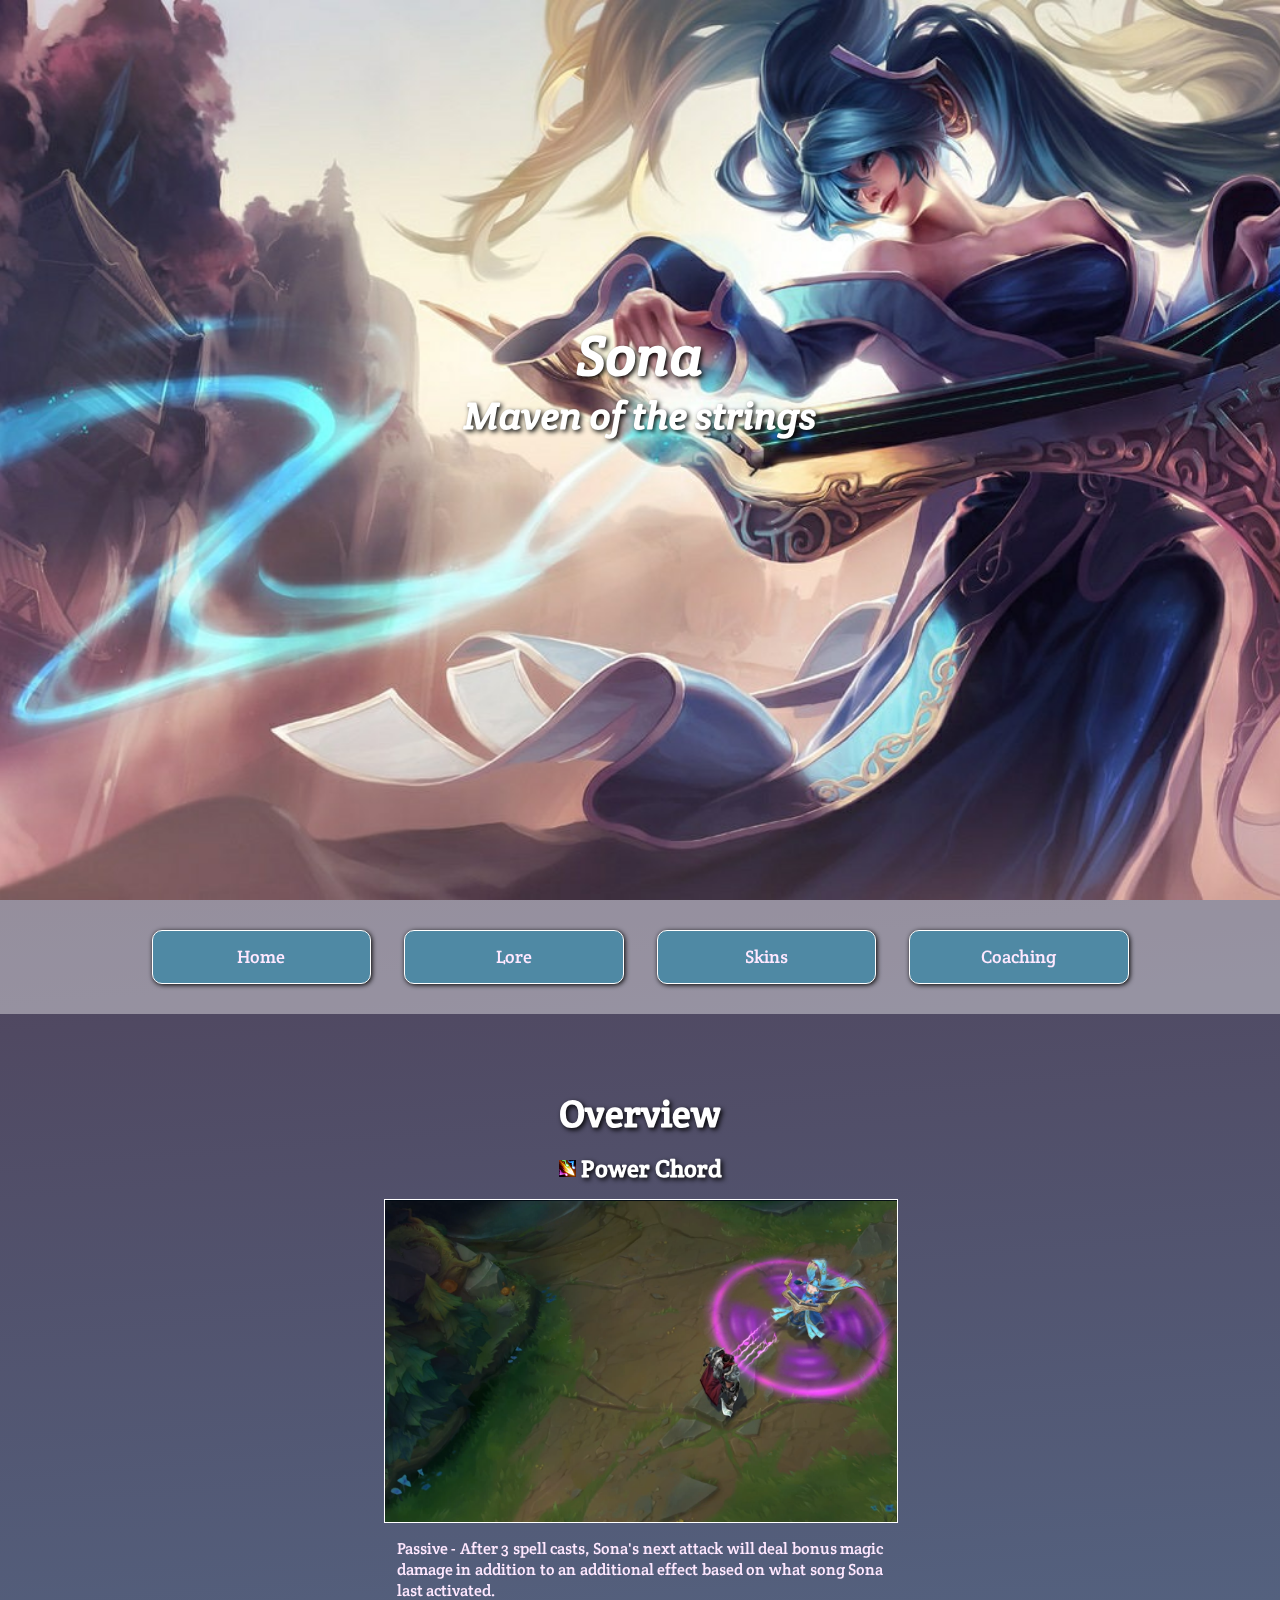
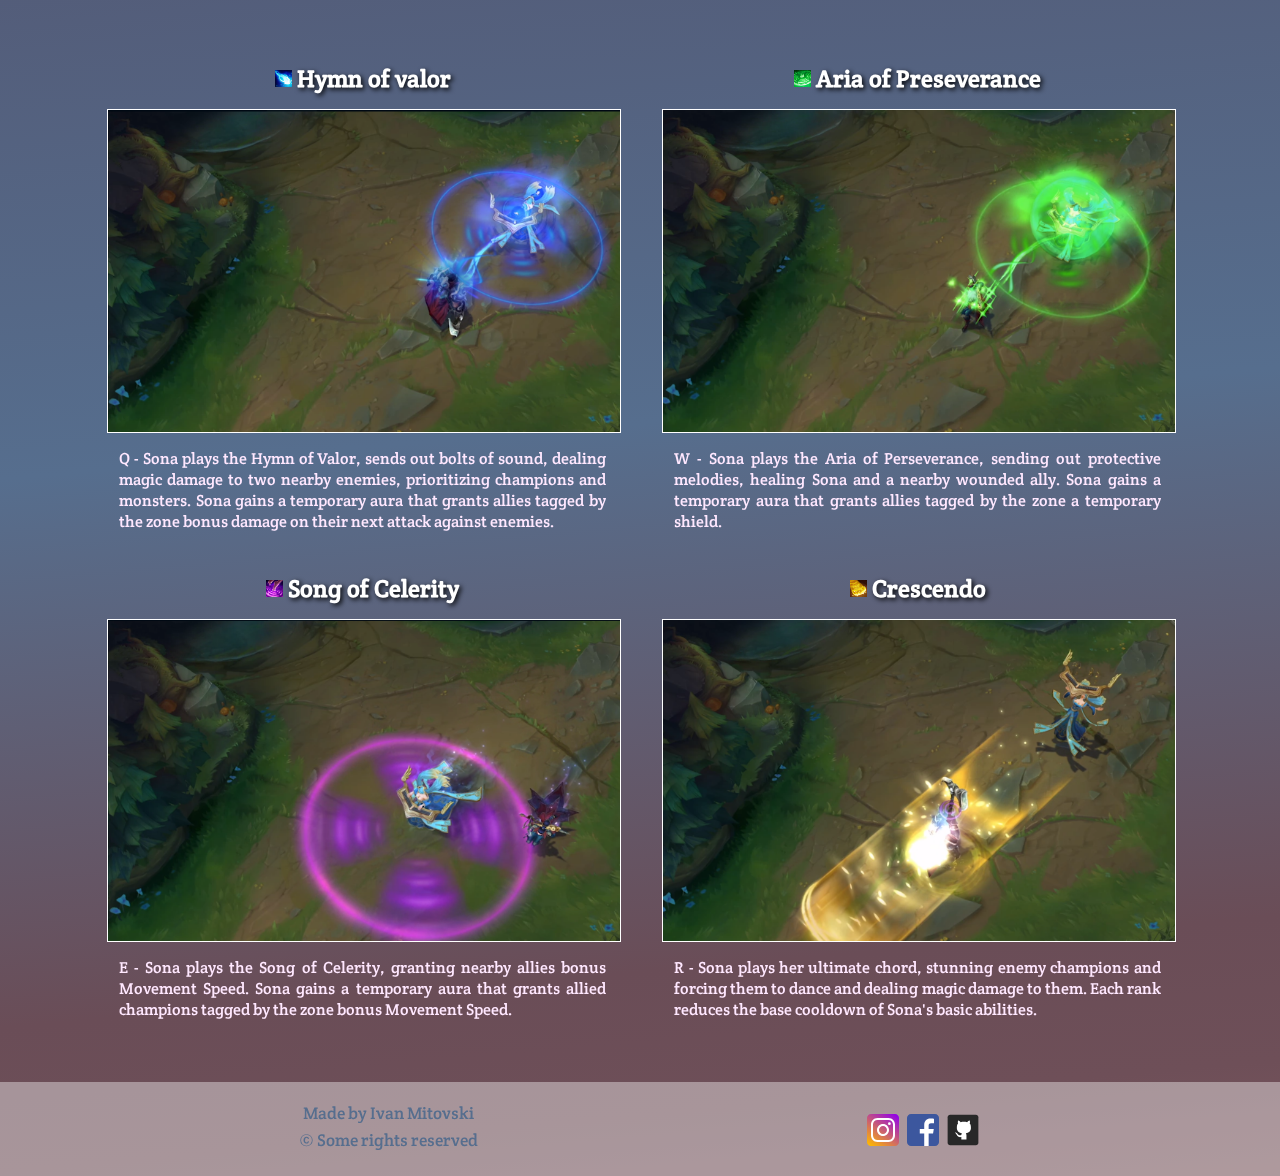
==== index.html @ acedd98c "Publishing the site to gh-pages" ====
<!DOCTYPE html>
<html lang="en">
<head>
    <meta charset="UTF-8">
    <meta http-equiv="X-UA-Compatible" content="IE=edge">
    <meta name="viewport" content="width=device-width, initial-scale=1.0">
    <link type="text/css" rel="stylesheet" href="css/styles.css">
    <link rel="icon" href="images/sonaIcon.jpg" type="image/gif" sizes="16x16">
    <link rel="preconnect" href="https://fonts.gstatic.com">
    <link href="https://fonts.googleapis.com/css2?family=Crete+Round&display=swap" rel="stylesheet">
    <title>Sona - Maven of the strings</title>
</head>
<body>

    <div class="main-container">

        <audio autoplay> 
            <source src="audio/Sona_Select_new.ogg" type="audio/ogg">
            Your browser does not support the audio element.
        </audio>

        <header class="main-header" id="home-header-background">
            <hgroup>
                <h1>Sona</h1>
                <h2>Maven of the strings</h2>
            </hgroup>          
        </header>

        <nav class="main-nav sticky">
            <ul>
                <li><a href="index.html">Home</a></li>
                <li><a href="lore.html">Lore</a></li>
                <li><a href="skins.html">Skins</a></li>
                <li><a href="coaching.html">Coaching</a></li>
            </ul>
        </nav>

        <main class="content">
            <section id="index-section">
                <h2>Overview</h2>
                <article>
                    <h3><img src="images/SonaPassive.png" alt="Sona passive icon" class="ability-icon">Power Chord</h3>
                    <figure>
                        <img src="images/SonaPassiveReview.png" alt="Sona Passive review">
                    </figure>
                    <p>Passive - After 3 spell casts, Sona's next attack will deal bonus magic damage in addition to an additional effect based on what song Sona last activated.</p>
                </article>
                <article>
                    <h3><img src="images/SonaQ.png" alt="Sona Q icon" class="ability-icon">Hymn of valor</h3>
                    <figure>
                        <img src="images/SonaQReview.png" alt="Sona Q review">
                    </figure>
                    <p>Q - Sona plays the Hymn of Valor, sends out bolts of sound, dealing magic damage to two nearby enemies, prioritizing champions and monsters. Sona gains a temporary aura that grants allies tagged by the zone bonus damage on their next attack against enemies.</p>
                </article>
                <article>
                    <h3><img src="images/SonaW.png" alt="Sona W icon" class="ability-icon">Aria of Preseverance</h3>
                    <figure>
                        <img src="images/SonaWReview.png" alt="Sona W review">
                    </figure>
                    <p>W - Sona plays the Aria of Perseverance, sending out protective melodies, healing Sona and a nearby wounded ally. Sona gains a temporary aura that grants allies tagged by the zone a temporary shield.</p>
                </article>
                <article>
                    <h3><img src="images/SonaE.png" alt="Sona E icon" class="ability-icon">Song of Celerity</h3>
                    <figure>
                        <img src="images/SonaEReview.png"  alt="Sona E review">
                    </figure>
                    <p>E - Sona plays the Song of Celerity, granting nearby allies bonus Movement Speed. Sona gains a temporary aura that grants allied champions tagged by the zone bonus Movement Speed.</p>
                </article>
                <article>
                    <h3><img src="images/SonaR.png" alt="Sona R icon" class="ability-icon">Crescendo</h3>
                    <figure>
                        <img src="images/SonaRReview.png"  alt="Sona R review">
                    </figure>
                    <p>R - Sona plays her ultimate chord, stunning enemy champions and forcing them to dance and dealing magic damage to them. Each rank reduces the base cooldown of Sona's basic abilities.</p>
                </article>
            </section>

            
            <img src="images/musicalnotes.png" class="notes" alt="Musical notes" id="left-note">
            <img src="images/musicalnotes.png" class="notes" alt="Musical notes" id="right-note">
        </main>

        <footer>
            <section class="copyright">
                <p>Made by Ivan Mitovski</p>
                <p> &copy; Some rights reserved</p>
            </section>
            <section class="socials">
                <a href="https://www.instagram.com/"><img src="images/instagramicon.svg" alt="Instagram icon"></a>
                <a href="https://www.facebook.com/"><img src="images/fbicon.svg" alt="Facebook icon"></a>
                <a href="https://github.com/iwanmitowski"><img src="images/githubicon.svg" alt="Github icon"></a>
            </section>
        </footer>

    </div>
</body>
</html>
---- css/styles.css ----
*{
    padding:0px;
    margin:0px;
    list-style: none;
	text-decoration: none;
}


/* General Settings */


html{
    scroll-behavior:smooth;
}

body{
    font-family: 'Crete Round' !important;
    background: linear-gradient(355deg, rgba(121,86,93,1) 0%, rgba(110,79,88,1) 4%, rgba(106,77,87,1) 9%, rgba(86,110,142,1) 28%, rgba(79,67,91,1) 70%, rgba(78,60,76,1) 91%);
}

p{
    color:#FFE8FF;
}

h1{
    font-size:3.5em;
    color:#fff;
    text-align: center;
    text-shadow: 2px 2px 5px black;
}

h2{
    font-size: 2.4em;
    color:#fff;
    text-align: center;
    text-shadow: 2px 2px 5px #000;
}

h3{
    font-size: 1.5em;
    color:#fff;
    text-align: center;
    text-shadow: 2px 2px 5px #000;
}



/* Header Settings */


header hgroup{
    padding-top:20em;
    font-style: italic;
}

.main-header{
    height: 100vh;
}

#home-header-background,
#lore-header-background,
#skins-header-background,
#coaching-header-background,
#thankyou-header-background
{
    background-image: url(../images/Sona-min.jpg);
    background-size: cover;
    background-position: center;
    background-repeat: no-repeat;
}

#lore-header-background{
    background-image: url(../images/SonaShow.jpg);
}

#skins-header-background{
    background-image: url(../images/SonaSkins.jpg);
    background-position:top right;
    background-position: 70% 80%;
}

#coaching-header-background{
    background-image: url(../images/SonaCoaching.jpg);
}

#thankyou-header-background{
    background-image: url(../images/SonaThankYou.jpeg);

}

.thankyou-h2-mobile{
    font-style: normal;
    text-shadow: none;
    color:#4f3f52;
    padding-top:25em;
}

.thankyou-h2-mobile h2{
    
    color:#4f3f52;
    -webkit-text-stroke: 1px #fff;
}


/* Nav Settings */


.main-nav{
    text-align: center;
    z-index: 10;
}

.main-nav ul{
    padding: 10px;
    padding-top: 25px;
}

.main-nav ul li{
    list-style-type: none;
    border: 1px solid #fff;
    border-radius: 10px;
    width: 80%;
    margin: 0 auto;
    margin-bottom: 10px;
    padding:15px;
    background-color: rgba(79,137,164,0.5);
    box-shadow: 1px 1px 5px #000;
}

.main-nav ul li a{
    color: #FFE8FF;
    font-size: 1.3em;
    display: block;
}

.main-nav ul li:hover{
    border-color: #4F3F52;
    box-shadow: 1px 1px 5px #fff;
    color:#4F3F52;
    background-color: #FFE8FF;
}

.main-nav ul li:hover a{
  color: #4F3F52;
}

.skins-nav-li-fix{
    width: 86% !important;
}


/* Section Settings */


main article{
    margin: 0 auto;
    width: 80%;
}

article figure img{
    display: block;
    margin: 15px auto;
    width: 100%;
    border:1px solid #fff;
}

article p{
    display: block;
    margin: 15px auto;
    width: 95%;
    text-align: justify;
}

article .ability-icon{
    width: 17px;
    margin-right: 5px;
}

section h2{
    margin: 0 0 15px 0;
}

.lore-aside{
    display: none;
}

.notes{
    display: none;
}


/* Gallery Settings */


#mobile-gallery article p{
    font-size: 1.5em;
    text-align: center;
    width: fit-content;
    border-bottom: 1px double #FFE8FF;
}

#mobile-gallery article{
    margin-bottom: 50px;
}

    /* Carousel CSS */

.gallery-container {
    margin-top: 100px;
    margin-bottom: 100px;
    display: none;
}

.carousel-inner img {
    width: 100%;
    height: 100%;
}

#custCarousel{
    text-align:center;
}

#custCarousel .carousel-indicators {
    position: static;
    margin-top: 10px;
}

#custCarousel .carousel-indicators> li {
    width: 100px;
}

#custCarousel .carousel-indicators li img {
    display: block;
    opacity: 0.5;
}

#custCarousel .carousel-indicators li.active img {
    opacity: 1;
}

#custCarousel .carousel-indicators li:hover img {
    opacity: 0.75;
}

.carousel-item img {
    width: 90%;
}

.carousel-nametag{
    margin-top: 15px;
    font-size: 1.5em;
    text-align: center;
    width: fit-content;
    border-bottom: 1px double #FFE8FF;
}


/* Coaching Settings */


form{
    width: 70%;
    margin: 40px auto;
    border-radius: 5px;
    background-color: rgba(255,255,255,0.4);
    padding: 20px;
}

form label{
    font-size: 1.5em;
    color:#FFE8FF;
}

form input[type=text], select, input[type=date],input[type=email], textarea {
    width: 100%;
    padding: 12px;
    border: 1px solid #ccc;
    border-radius: 4px;
    box-sizing: border-box;
    margin-top: 6px;
    margin-bottom: 16px;
}
 
form textarea{
    resize: vertical;
    min-height: 100px;
    max-height: 300px;
}

form input[type=submit] {
    background-color: #6586B2;
    color: #FFE8FF;
    padding: 12px 20px;
    border: none;
    border-radius: 4px;
    cursor: pointer;
    margin-right: 10px;
    font-size: 1.05em;
    width: 100px;
}
  
form input[type=submit]:hover{
    background-color: #FFE8FF;
    color:#4F3F52;
}


#about-intowski{
    margin-bottom: 40px;
}

.coaching-aside{
    margin:55px auto;
    vertical-align: top;
    background-color: rgba(255,255,255,0.2);
    border-radius: 10px;
    padding:20px 5px;
    width: 50%;
    text-align: left;
}

.coaching-aside p a{
    font-size: 1.1em;
}

.coaching-aside p{
    margin: 15px;
    margin-left: 30px;
}

.coaching-aside a{
    color: #fff;
}

.coaching-aside a:hover{
    text-decoration: underline;
}

.pricing{
    display: none;
}



/* Footer Settings */


footer{
    background-color: rgba(255,255,255, 0.4);
    text-align: center;
}

footer section{
    padding-top: 15px;
    padding-bottom: 15px;
    display: inline-block;
    margin: 0 15%;
}

footer p{
    padding-top: 5px;
    margin-bottom: 0 !important;
    text-align: center;
    font-size: 17px;
    color:#566E8E;
}

.copyright .socials{
    width: 50%;
}

footer img{
    width: 32px;
    height: 32px;
    padding: 0 2.5px;
}

.socials{
    padding-top: 0;
    margin-bottom: 10px;
}


/* Responsive */


@media screen and (min-width:768px) {


/* Nav Settings */


.main-nav{
    overflow: hidden;
    display: block;
    position: sticky;
    top: 0;
    width: 100%;
    background-color: rgba(255,255,255,0.4);
}

.main-nav ul{
    padding: 30px 15px;
    margin-bottom: 0;
    
}

.main-nav ul li{
    display:inline-block;
    width: 15%;
    margin: 0 15px;
    background-color: rgb(79,137,164);    
}

.skins-nav-li-fix{
    width: 18.55% !important;
}


/* Section settings */


.content {
    padding-top: 16px;
}


.sticky + .content {
    padding-top: 60px;
}

main section{
    margin-top: 15px;
}



}

@media screen and (min-width:992px) {


/* Nav Settings */


.main-nav ul li a{
       font-size: 1.1em;
}


#skins-nav{
    position: inherit;
}


/* Section Settings */


#index-section{
    text-align:center;
    padding-bottom: 0;
}

#index-section article{
    display: inline-block;
    margin:0 10px;
    vertical-align: middle;
    width: 45%;

}

#index-section article:first-of-type{
    margin: 0 auto;
    display:block;
    text-align:center;

}

#index-section article p{
    height: 100px;
    padding-bottom: 10px;
}

#lore-main{
    padding-top:60px;
    text-align: center;
}

#lore-section, .lore-aside{
    display: inline-block;
}

#lore-section{
    padding:20px 0;
    width: 45%;
    background-color: rgba(255,255,255,0.2);
    border-radius: 10px;
    margin-bottom: 60px;
}

.lore-aside{
    margin:15px;
    vertical-align: top;
    width: 20%;
    background-color: rgba(255,255,255,0.2);
    border-radius: 10px;
    padding:20px 10px;
}

.lore-aside p{
    text-align: left;
    margin: 15px;
    

}

#coaching-main{
    padding:0;
}

#coaching-section, .coaching-aside{
    display: inline-block;
}

#coaching-section{
    width: 60%;
}

.coaching-aside{
    width: 30%;
}

#about-intowski{
    margin-bottom: 40px;
}

.coaching-aside p a{
    text-align: center;
    font-size: 1.1em;
}

.coaching-aside p{
    margin: 15px;
    margin-left: 30px;
}

.coaching-aside a{
    color: #fff;
}

.coaching-aside a:hover{
    text-decoration: underline;
}

.notes{
    display: inline;
    position:fixed;
    width: 150px;
    height: 200px;
    z-index: -1;
    opacity: 0.1;
}

#right-note{
    top:430px;
    right:80px;
}

#left-note{
    top:150px;
    left: 80px;
}


/* Gallery settings */


#mobile-gallery{
    display: none;
}


.gallery-container{
    display:block;
}

.carousel-indicators{
    visibility:hidden;
}
}


@media screen and (min-width:1200px) {


/* Section settings */


#index-section article{
    width: 40%;
    margin: 0 20px;
}

#lore-section{
    width: 50%;
}

.gallery-container{
    width: 80%;
    margin-left: auto;
    margin-right: auto;
}

.carousel-indicators{
    visibility:visible;
}

.notes{
    width: 200px;
    height: 250px;
}

#right-note{
    top:380px;
    right:60px;
}

#left-note{
    left: 60px;
}

.coaching-aside p{
    font-size: 1.2em;
}

}

@media screen and (min-width:1400px) {


/* Nav Settings */


.main-nav ul li{
        display:inline-block;
        width: 10%;
        margin: 0 15px;
        background-color: rgb(79,137,164);    
}
    
.skins-nav-li-fix{
    width: 12% !important;
}
   

/* Section Settings */

#lore-section{
 width: 55%;   
}

#lore-section figure {
    width: 80%;
    margin: 0 auto;
}

.lore-aside{
    width: 15%;
    margin-left: 40px;
    margin-right: 40px;
}

#right-note{
    right:70px;
}

#left-note{
    left: 70px;
}

#coaching-main{
    text-align: center;
}

.coaching-aside{
    width: 18%;
}

#coaching-section{
    width: 40%;
    text-align: left;
}
}
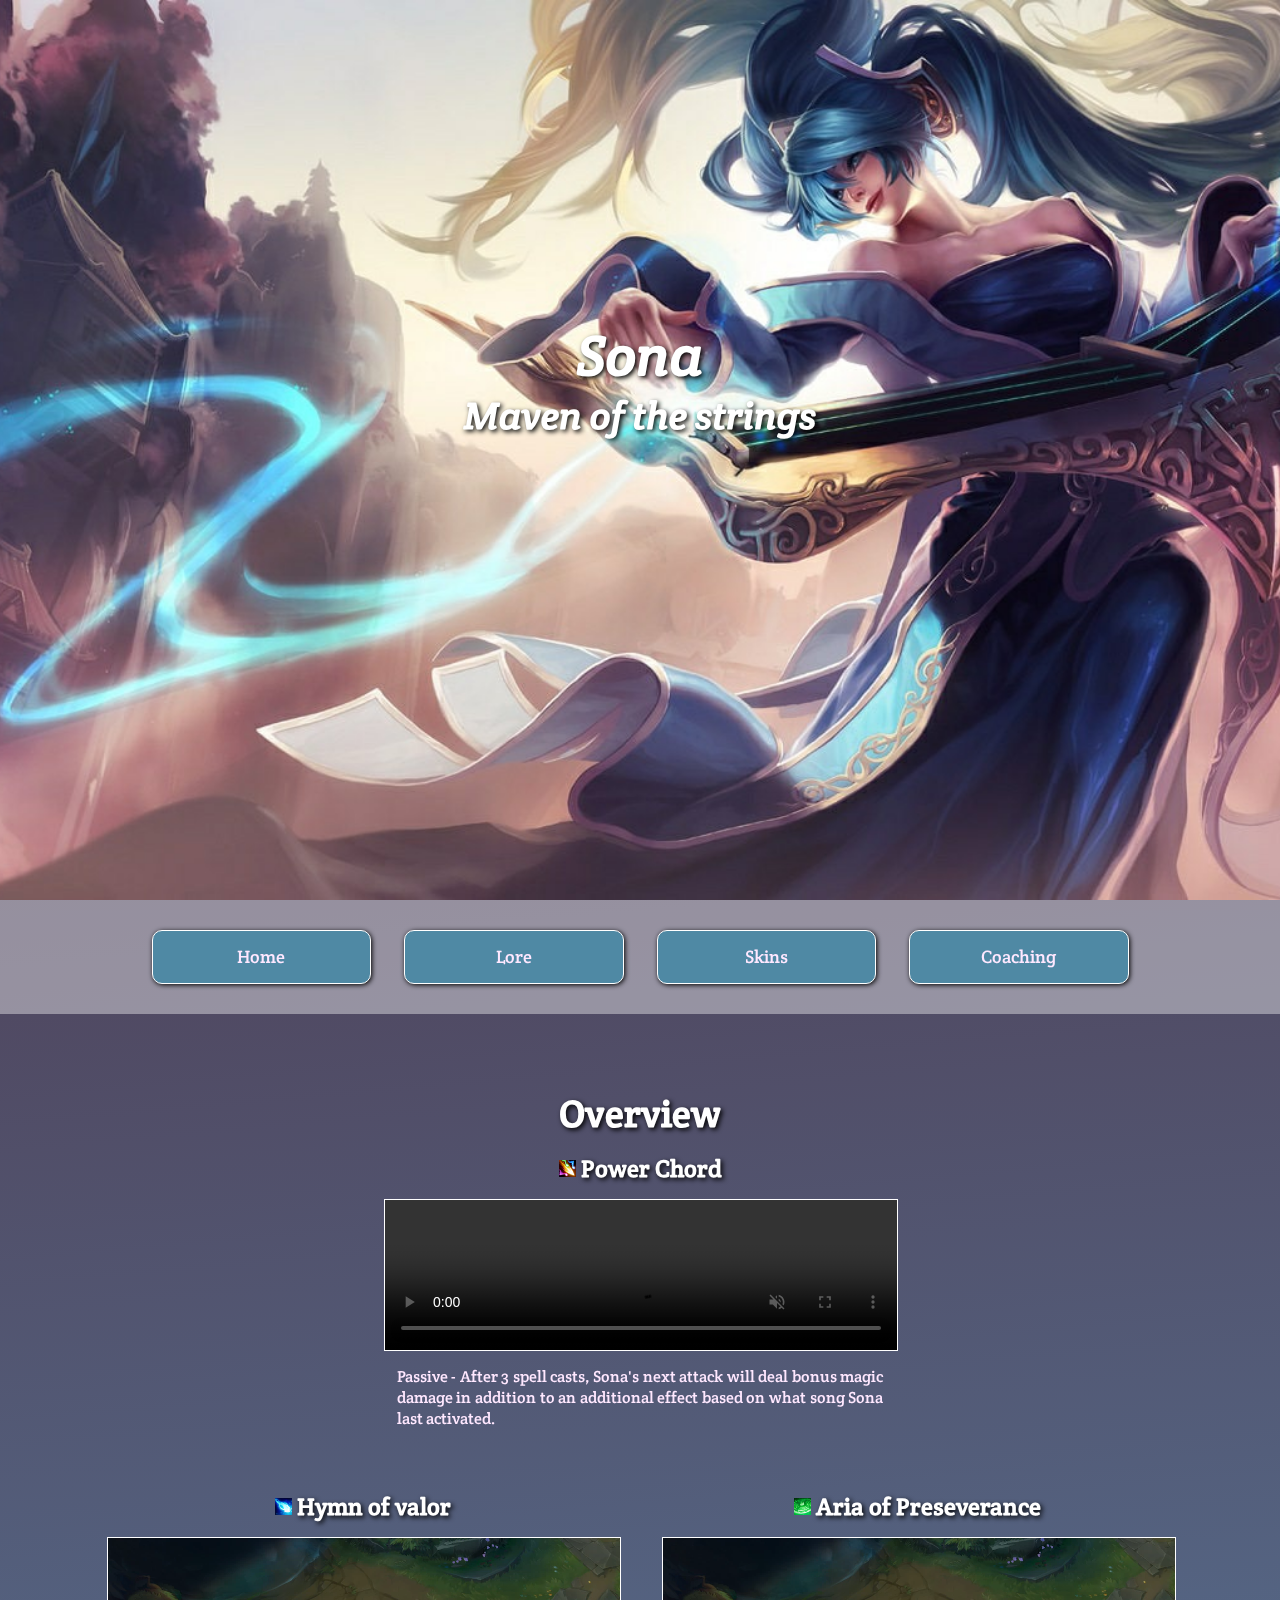
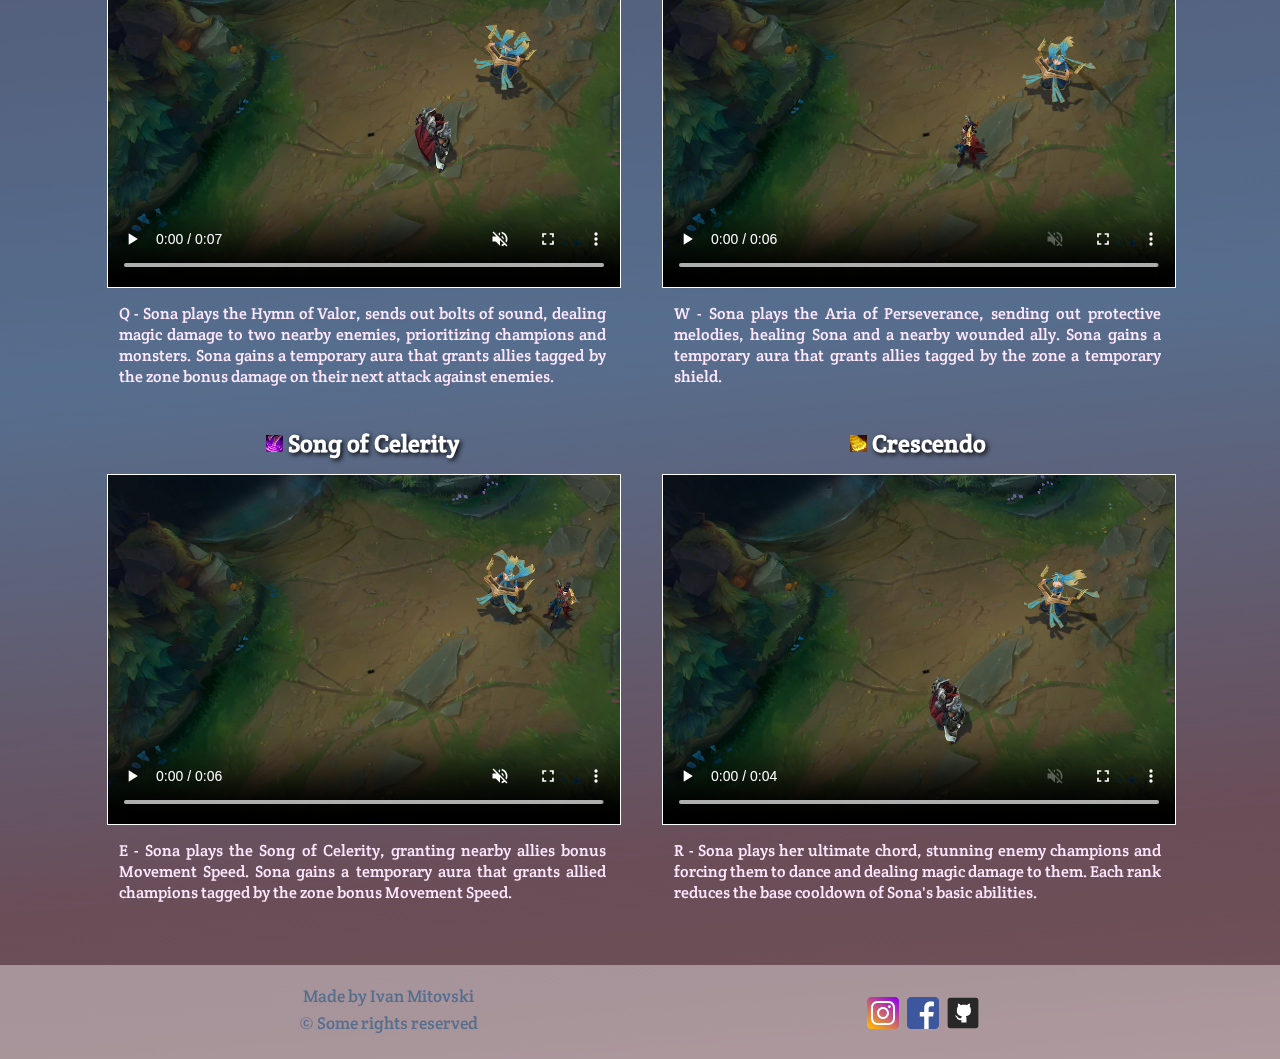
==== commit ee17b2df: "Final site version with videos instead of thumbnails for her abilities" ====
--- a/index.html
+++ b/index.html
@@ -41,40 +41,49 @@
                 <article>
                     <h3><img src="images/SonaPassive.png" alt="Sona passive icon" class="ability-icon">Power Chord</h3>
                     <figure>
-                        <img src="images/SonaPassiveReview.png" alt="Sona Passive review">
+                        <video src="video/SonaPassive.webm" controls autoplay loop muted>
+                            Your browser does not support the video tag.
+                        </video>
                     </figure>
                     <p>Passive - After 3 spell casts, Sona's next attack will deal bonus magic damage in addition to an additional effect based on what song Sona last activated.</p>
                 </article>
                 <article>
                     <h3><img src="images/SonaQ.png" alt="Sona Q icon" class="ability-icon">Hymn of valor</h3>
                     <figure>
-                        <img src="images/SonaQReview.png" alt="Sona Q review">
+                        <video src="video/SonaQ.webm" controls autoplay loop muted>
+                            Your browser does not support the video tag.
+                        </video>
                     </figure>
                     <p>Q - Sona plays the Hymn of Valor, sends out bolts of sound, dealing magic damage to two nearby enemies, prioritizing champions and monsters. Sona gains a temporary aura that grants allies tagged by the zone bonus damage on their next attack against enemies.</p>
                 </article>
                 <article>
                     <h3><img src="images/SonaW.png" alt="Sona W icon" class="ability-icon">Aria of Preseverance</h3>
                     <figure>
-                        <img src="images/SonaWReview.png" alt="Sona W review">
+                        <video src="video/SonaW.webm" controls autoplay loop muted>
+                            Your browser does not support the video tag.
+                        </video>
                     </figure>
                     <p>W - Sona plays the Aria of Perseverance, sending out protective melodies, healing Sona and a nearby wounded ally. Sona gains a temporary aura that grants allies tagged by the zone a temporary shield.</p>
                 </article>
                 <article>
                     <h3><img src="images/SonaE.png" alt="Sona E icon" class="ability-icon">Song of Celerity</h3>
                     <figure>
-                        <img src="images/SonaEReview.png"  alt="Sona E review">
+                        <video src="video/SonaE.webm" controls autoplay loop muted>
+                            Your browser does not support the video tag.
+                        </video>
                     </figure>
                     <p>E - Sona plays the Song of Celerity, granting nearby allies bonus Movement Speed. Sona gains a temporary aura that grants allied champions tagged by the zone bonus Movement Speed.</p>
                 </article>
                 <article>
                     <h3><img src="images/SonaR.png" alt="Sona R icon" class="ability-icon">Crescendo</h3>
                     <figure>
-                        <img src="images/SonaRReview.png"  alt="Sona R review">
+                        <video src="video/SonaR.webm" controls autoplay loop muted>
+                            Your browser does not support the video tag.
+                        </video>
                     </figure>
                     <p>R - Sona plays her ultimate chord, stunning enemy champions and forcing them to dance and dealing magic damage to them. Each rank reduces the base cooldown of Sona's basic abilities.</p>
                 </article>
             </section>
-
             
             <img src="images/musicalnotes.png" class="notes" alt="Musical notes" id="left-note">
             <img src="images/musicalnotes.png" class="notes" alt="Musical notes" id="right-note">
--- a/css/styles.css
+++ b/css/styles.css
@@ -42,7 +42,6 @@
     text-align: center;
     text-shadow: 2px 2px 5px #000;
 }
-
 
 
 /* Header Settings */
@@ -63,10 +62,14 @@
 #coaching-header-background,
 #thankyou-header-background
 {
-    background-image: url(../images/Sona-min.jpg);
     background-size: cover;
     background-position: center;
     background-repeat: no-repeat;
+}
+
+#home-header-background{
+    background-image: url(../images/Sona-min.jpg);
+    background-position: 56% 70%;
 }
 
 #lore-header-background{
@@ -157,7 +160,7 @@
     width: 80%;
 }
 
-article figure img{
+article figure video, article figure img{
     display: block;
     margin: 15px auto;
     width: 100%;
@@ -250,6 +253,7 @@
     margin-top: 15px;
     font-size: 1.5em;
     text-align: center;
+    margin:0 auto;
     width: fit-content;
     border-bottom: 1px double #FFE8FF;
 }
@@ -304,7 +308,6 @@
     color:#4F3F52;
 }
 
-
 #about-intowski{
     margin-bottom: 40px;
 }
@@ -315,7 +318,7 @@
     background-color: rgba(255,255,255,0.2);
     border-radius: 10px;
     padding:20px 5px;
-    width: 50%;
+    width: 60%;
     text-align: left;
 }
 
@@ -339,7 +342,6 @@
 .pricing{
     display: none;
 }
-
 
 
 /* Footer Settings */
@@ -433,7 +435,9 @@
     margin-top: 15px;
 }
 
-
+.coaching-aside{
+    width: 40%;
+}
 
 }
 
@@ -514,6 +518,10 @@
 
 }
 
+
+/* Coaching Settings */
+
+
 #coaching-main{
     padding:0;
 }
@@ -587,6 +595,7 @@
 .carousel-indicators{
     visibility:hidden;
 }
+
 }
 
 
@@ -604,6 +613,10 @@
 #lore-section{
     width: 50%;
 }
+
+
+/* Gallery Settings */
+
 
 .gallery-container{
     width: 80%;
@@ -655,6 +668,7 @@
 
 /* Section Settings */
 
+
 #lore-section{
  width: 55%;   
 }
@@ -678,16 +692,21 @@
     left: 70px;
 }
 
+
+/* Coaching Settings */
+
+
 #coaching-main{
     text-align: center;
 }
 
 .coaching-aside{
-    width: 18%;
+    width: 20%;
 }
 
 #coaching-section{
     width: 40%;
     text-align: left;
 }
+
 }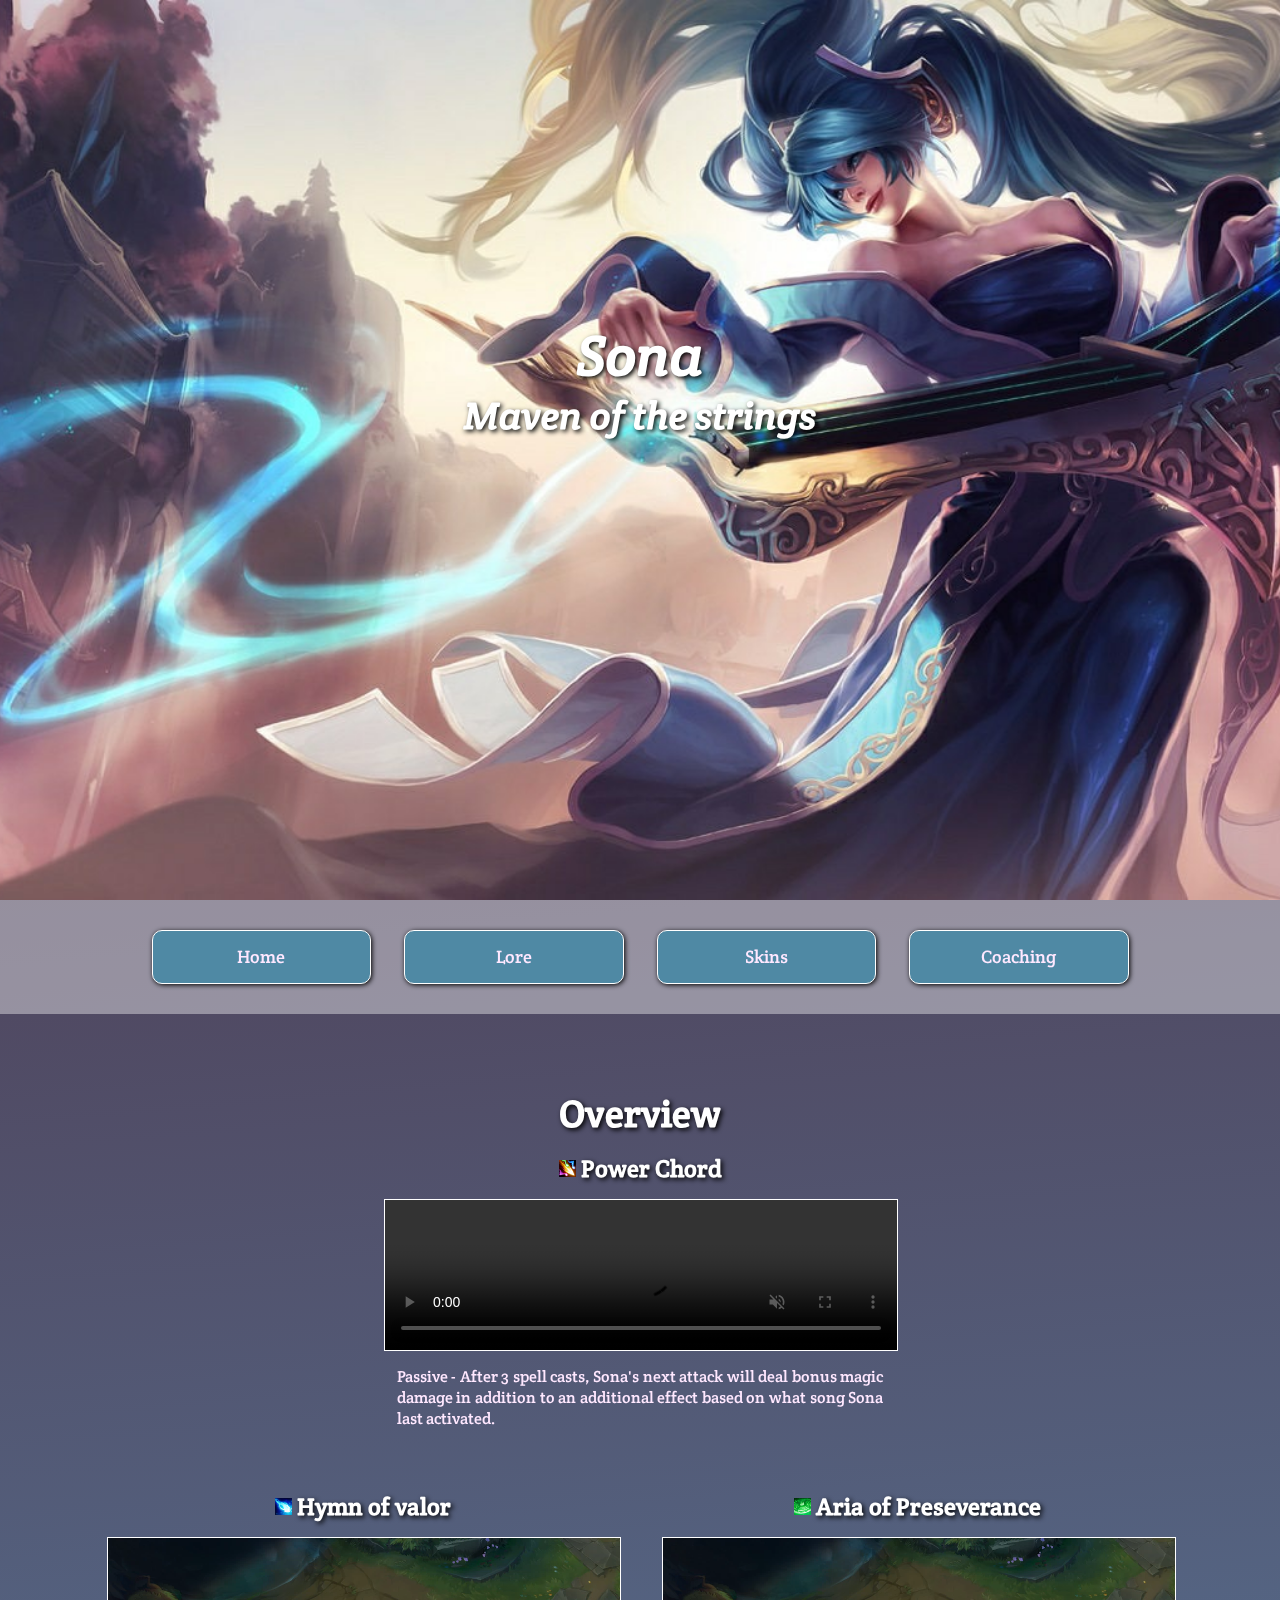
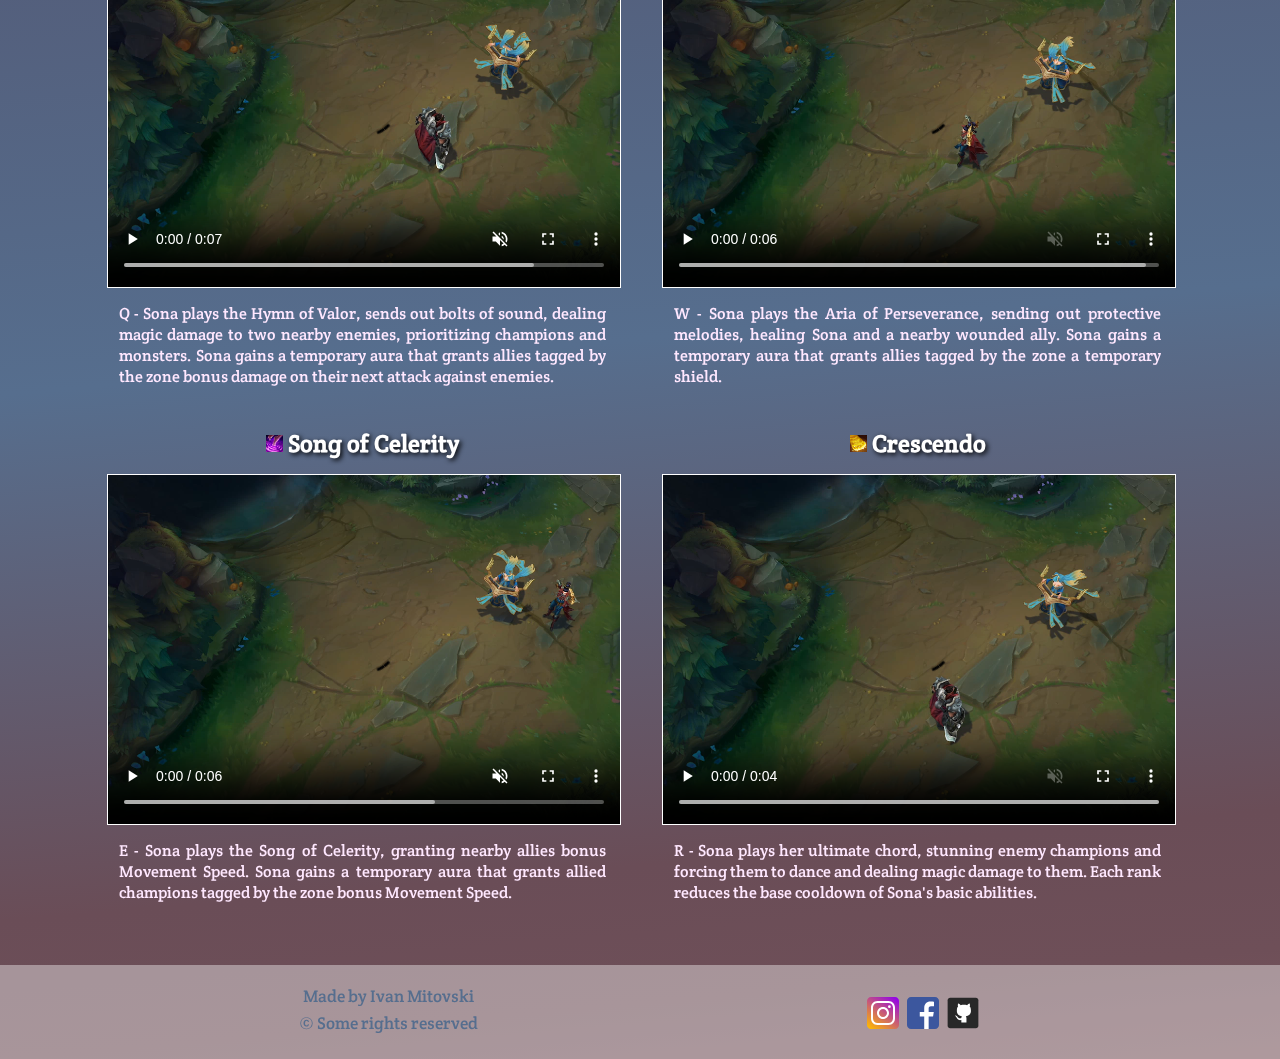
==== commit 3472330e: "Minor semantic BugFix" ====
--- a/index.html
+++ b/index.html
@@ -41,7 +41,7 @@
                 <article>
                     <h3><img src="images/SonaPassive.png" alt="Sona passive icon" class="ability-icon">Power Chord</h3>
                     <figure>
-                        <video src="video/SonaPassive.webm" controls autoplay loop muted>
+                        <video src="video/SonaPassive.webm" controls autoplay loop muted type="video/webm">
                             Your browser does not support the video tag.
                         </video>
                     </figure>
@@ -50,7 +50,7 @@
                 <article>
                     <h3><img src="images/SonaQ.png" alt="Sona Q icon" class="ability-icon">Hymn of valor</h3>
                     <figure>
-                        <video src="video/SonaQ.webm" controls autoplay loop muted>
+                        <video src="video/SonaQ.webm" controls autoplay loop muted type="video/webm">
                             Your browser does not support the video tag.
                         </video>
                     </figure>
@@ -59,7 +59,7 @@
                 <article>
                     <h3><img src="images/SonaW.png" alt="Sona W icon" class="ability-icon">Aria of Preseverance</h3>
                     <figure>
-                        <video src="video/SonaW.webm" controls autoplay loop muted>
+                        <video src="video/SonaW.webm" controls autoplay loop muted type="video/webm">
                             Your browser does not support the video tag.
                         </video>
                     </figure>
@@ -68,7 +68,7 @@
                 <article>
                     <h3><img src="images/SonaE.png" alt="Sona E icon" class="ability-icon">Song of Celerity</h3>
                     <figure>
-                        <video src="video/SonaE.webm" controls autoplay loop muted>
+                        <video src="video/SonaE.webm" controls autoplay loop muted type="video/webm">
                             Your browser does not support the video tag.
                         </video>
                     </figure>
@@ -77,7 +77,7 @@
                 <article>
                     <h3><img src="images/SonaR.png" alt="Sona R icon" class="ability-icon">Crescendo</h3>
                     <figure>
-                        <video src="video/SonaR.webm" controls autoplay loop muted>
+                        <video src="video/SonaR.webm" type="video/webm" controls autoplay loop muted type="video/webm">
                             Your browser does not support the video tag.
                         </video>
                     </figure>
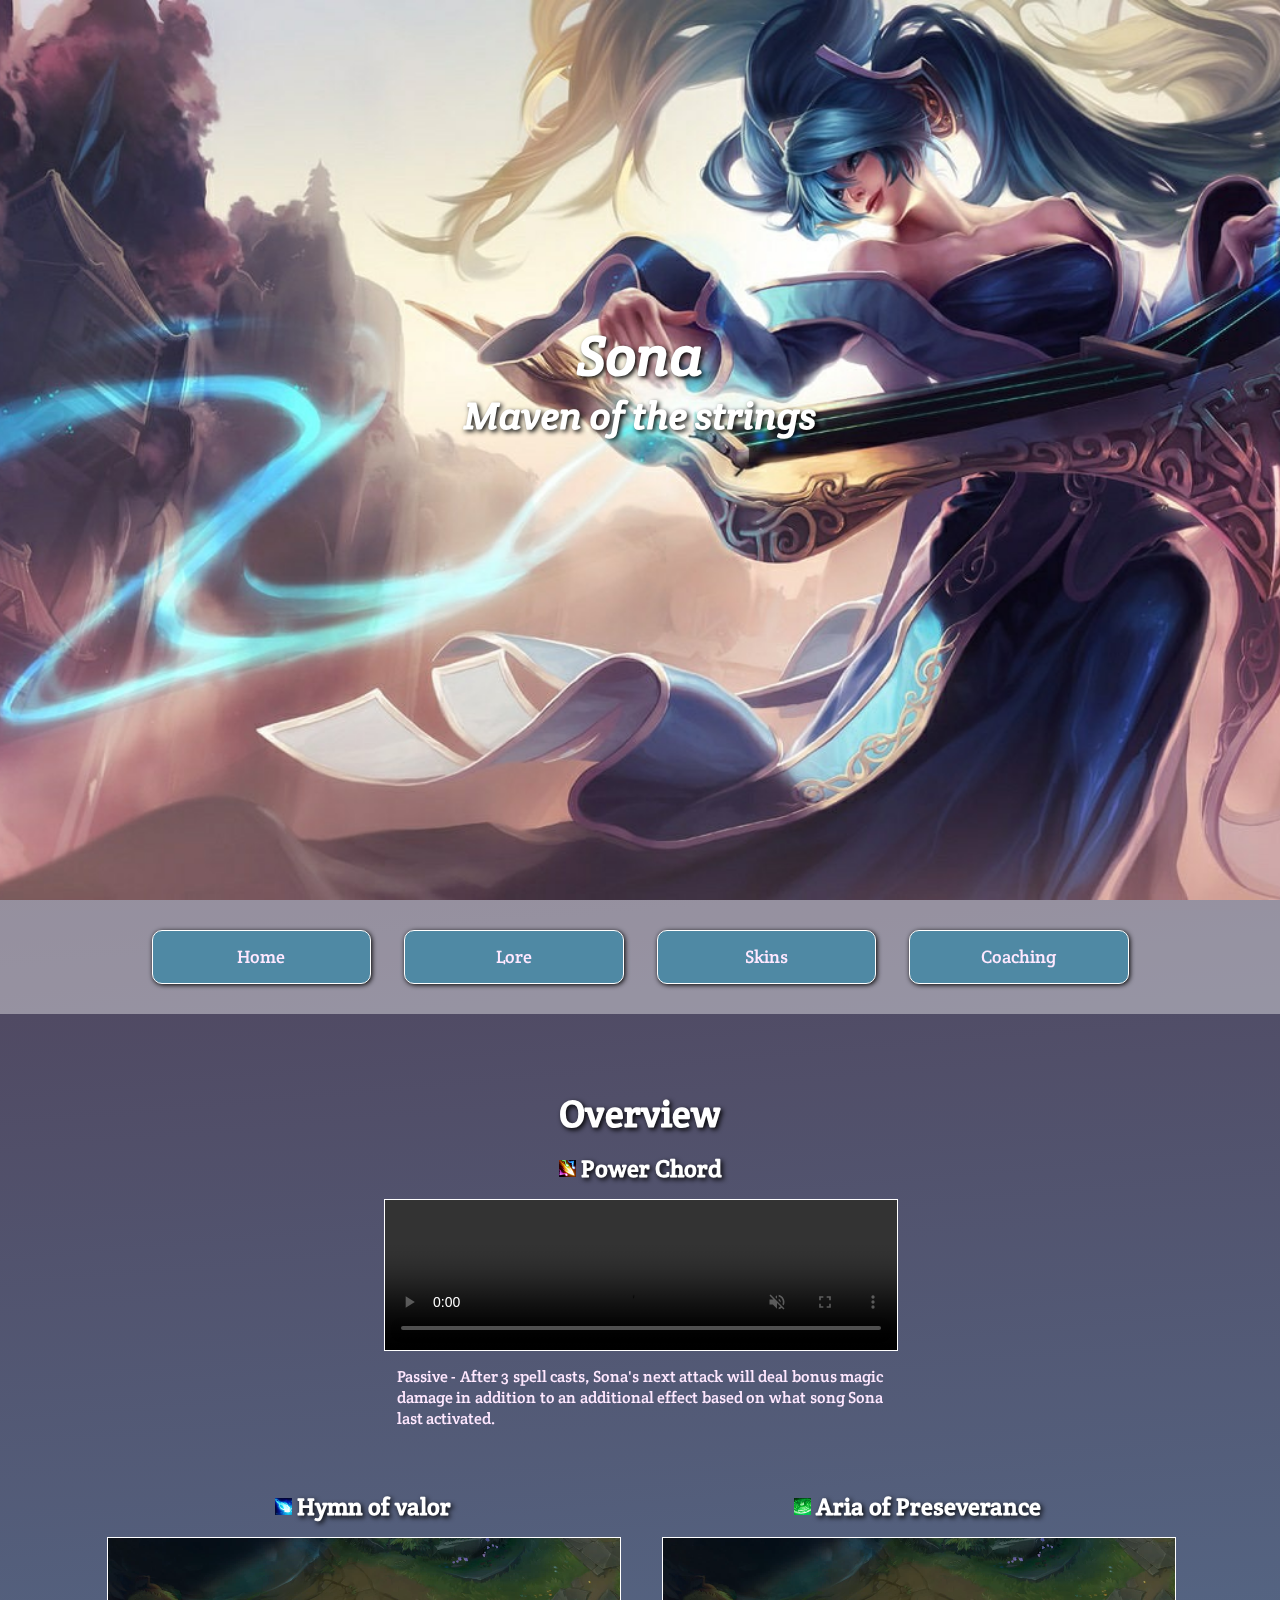
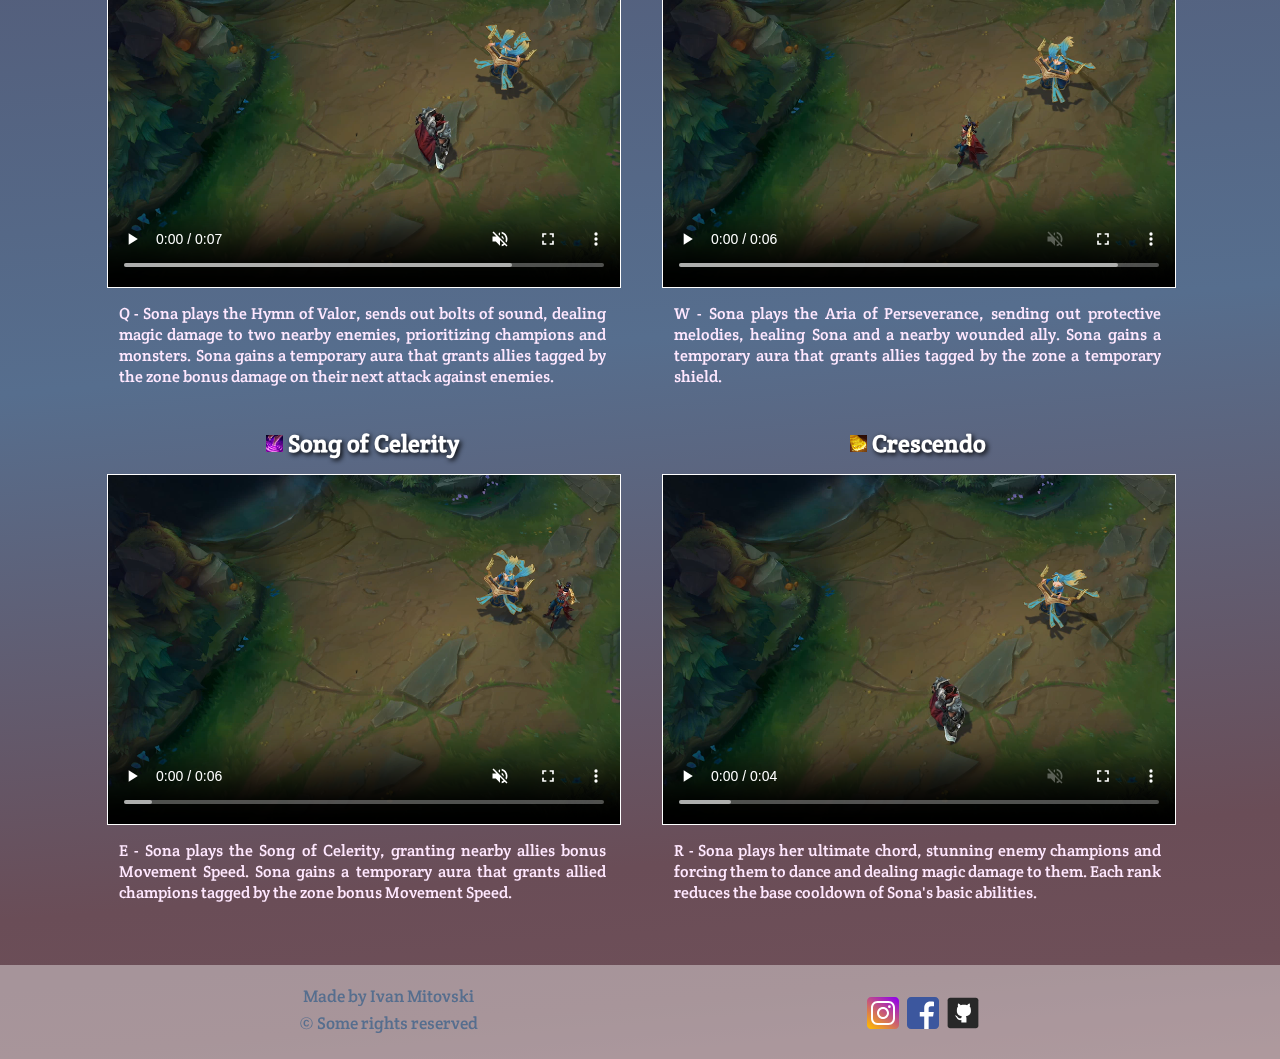
==== commit e19e61b9: "W3C BugFixes" ====
--- a/index.html
+++ b/index.html
@@ -41,7 +41,7 @@
                 <article>
                     <h3><img src="images/SonaPassive.png" alt="Sona passive icon" class="ability-icon">Power Chord</h3>
                     <figure>
-                        <video src="video/SonaPassive.webm" controls autoplay loop muted type="video/webm">
+                        <video src="video/SonaPassive.webm" controls autoplay loop muted>
                             Your browser does not support the video tag.
                         </video>
                     </figure>
@@ -50,7 +50,7 @@
                 <article>
                     <h3><img src="images/SonaQ.png" alt="Sona Q icon" class="ability-icon">Hymn of valor</h3>
                     <figure>
-                        <video src="video/SonaQ.webm" controls autoplay loop muted type="video/webm">
+                        <video src="video/SonaQ.webm" controls autoplay loop muted>
                             Your browser does not support the video tag.
                         </video>
                     </figure>
@@ -59,7 +59,7 @@
                 <article>
                     <h3><img src="images/SonaW.png" alt="Sona W icon" class="ability-icon">Aria of Preseverance</h3>
                     <figure>
-                        <video src="video/SonaW.webm" controls autoplay loop muted type="video/webm">
+                        <video src="video/SonaW.webm" controls autoplay loop muted>
                             Your browser does not support the video tag.
                         </video>
                     </figure>
@@ -68,7 +68,7 @@
                 <article>
                     <h3><img src="images/SonaE.png" alt="Sona E icon" class="ability-icon">Song of Celerity</h3>
                     <figure>
-                        <video src="video/SonaE.webm" controls autoplay loop muted type="video/webm">
+                        <video src="video/SonaE.webm" controls autoplay loop muted>
                             Your browser does not support the video tag.
                         </video>
                     </figure>
@@ -77,7 +77,7 @@
                 <article>
                     <h3><img src="images/SonaR.png" alt="Sona R icon" class="ability-icon">Crescendo</h3>
                     <figure>
-                        <video src="video/SonaR.webm" type="video/webm" controls autoplay loop muted type="video/webm">
+                        <video src="video/SonaR.webm" controls autoplay loop muted>
                             Your browser does not support the video tag.
                         </video>
                     </figure>
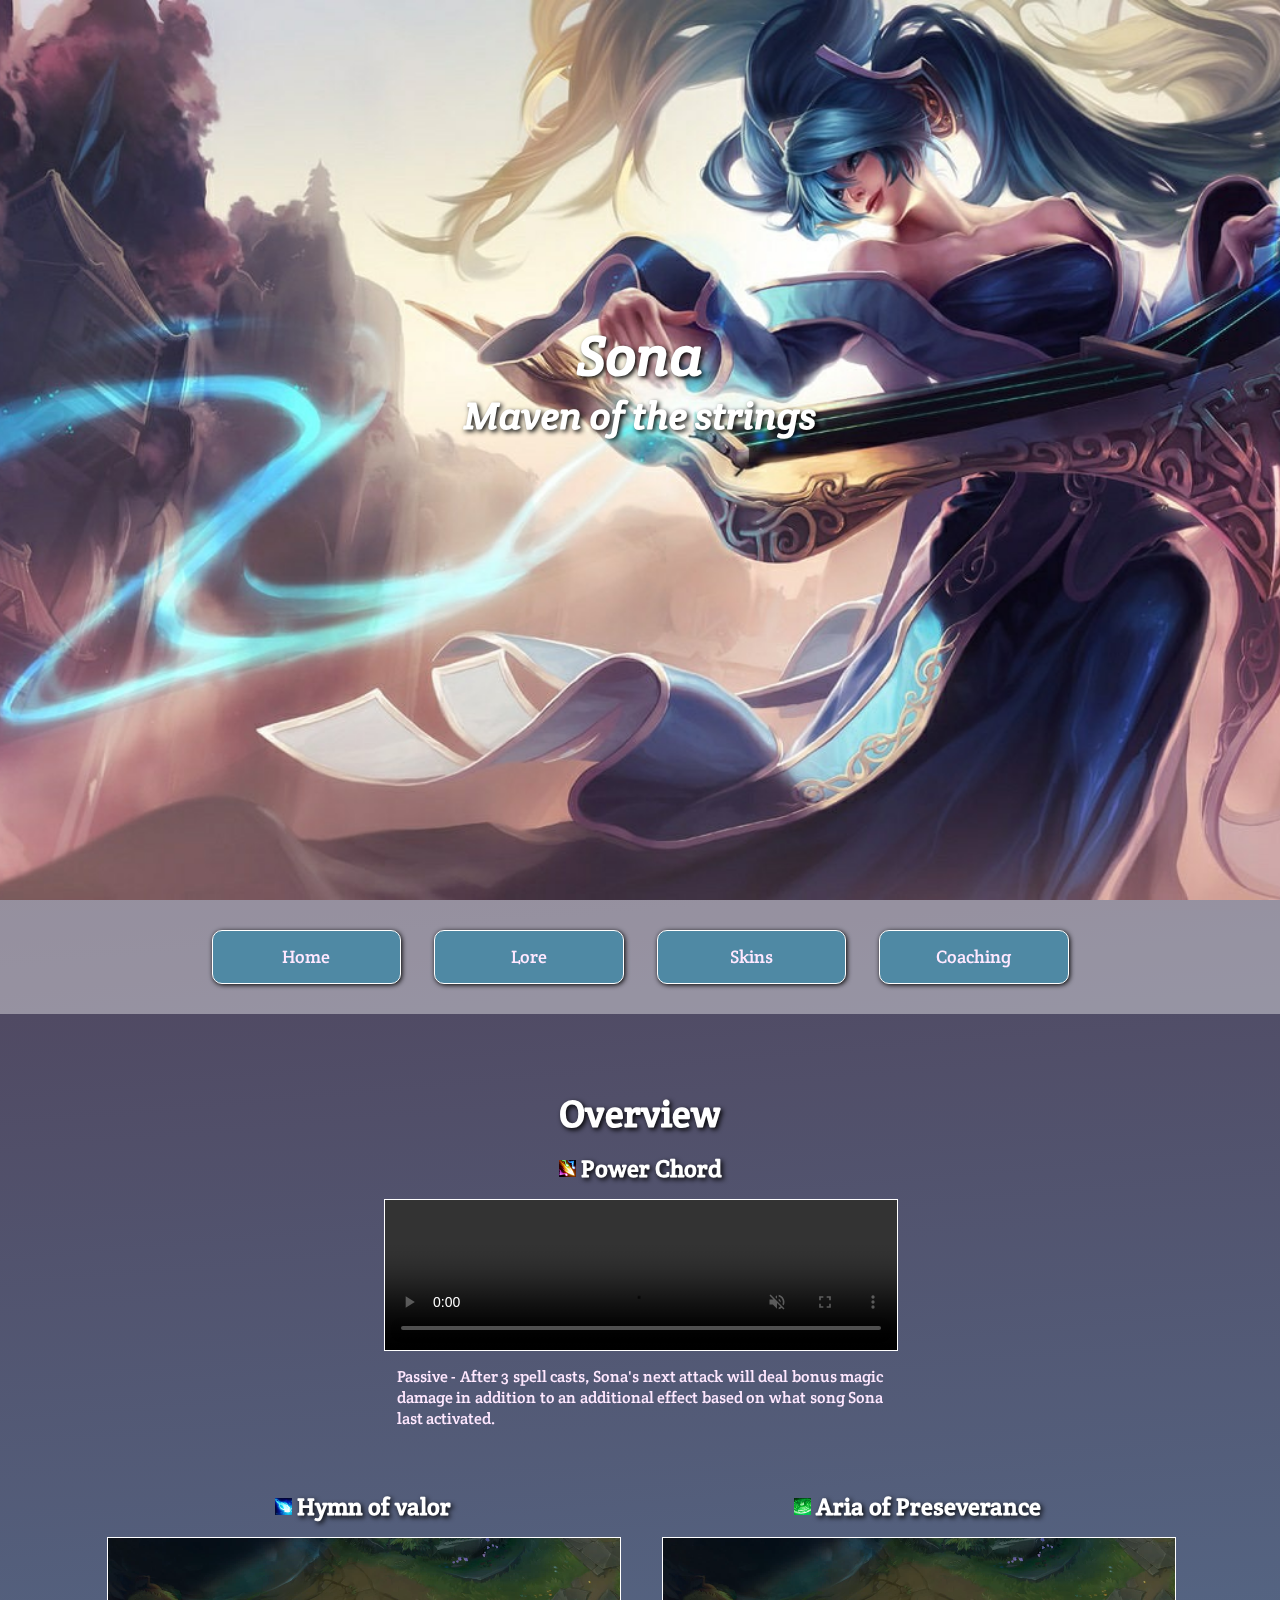
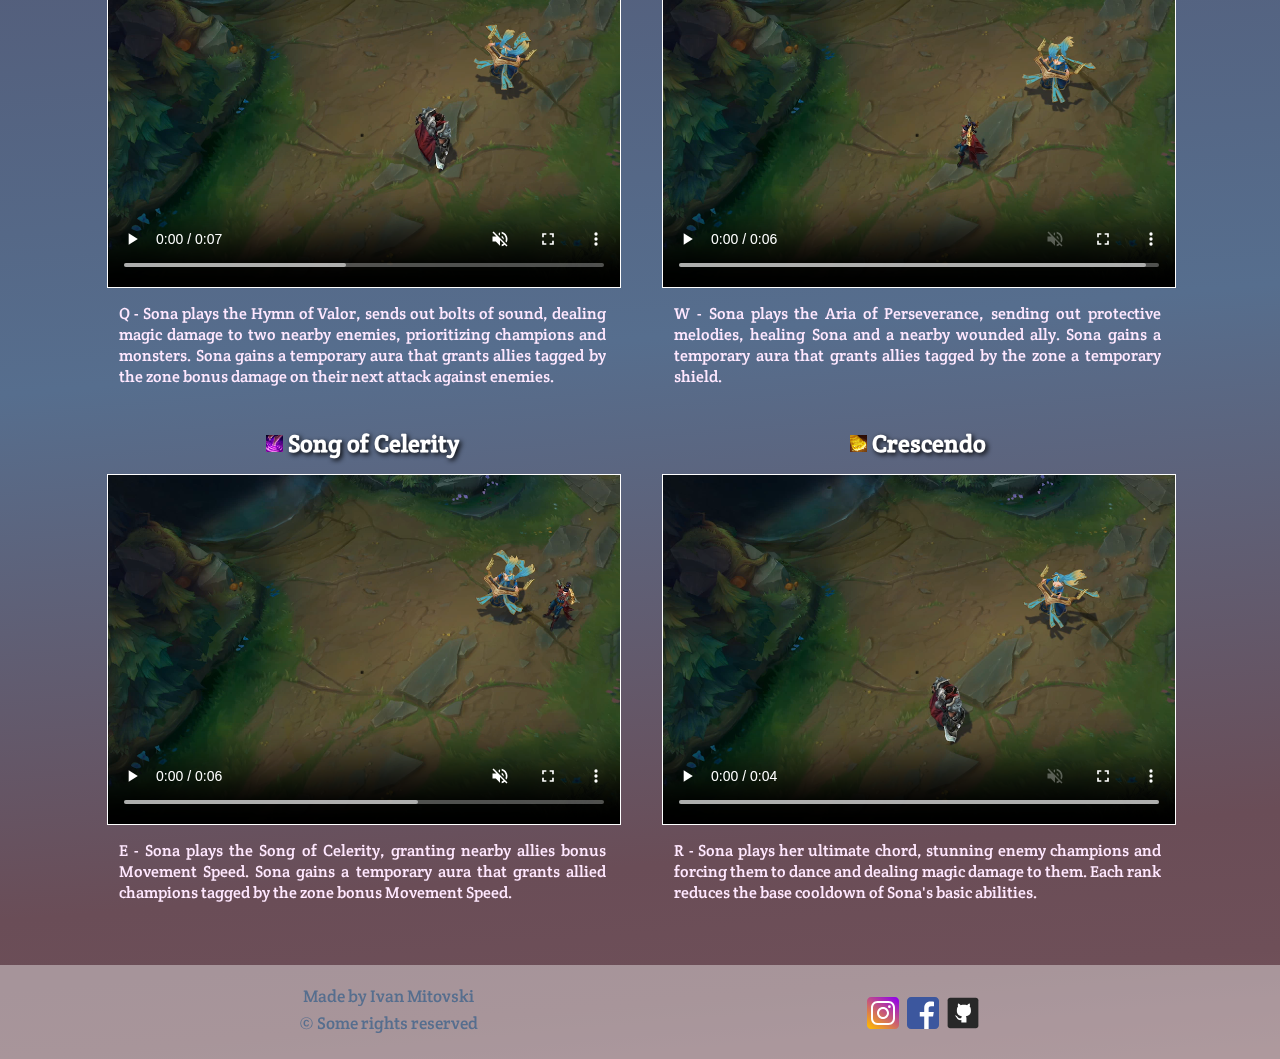
==== commit e17f4df4: "Meta tag author, finally fixed skins buttons, and aligned coaching section" ====
--- a/index.html
+++ b/index.html
@@ -1,6 +1,7 @@
 <!DOCTYPE html>
 <html lang="en">
 <head>
+    <meta name="author" content="Ivan Mitovski">
     <meta charset="UTF-8">
     <meta http-equiv="X-UA-Compatible" content="IE=edge">
     <meta name="viewport" content="width=device-width, initial-scale=1.0">
--- a/css/styles.css
+++ b/css/styles.css
@@ -3,6 +3,7 @@
     margin:0px;
     list-style: none;
 	text-decoration: none;
+    box-sizing:content-box;
 }
 
 
@@ -125,7 +126,6 @@
     width: 80%;
     margin: 0 auto;
     margin-bottom: 10px;
-    padding:15px;
     background-color: rgba(79,137,164,0.5);
     box-shadow: 1px 1px 5px #000;
 }
@@ -133,6 +133,7 @@
 .main-nav ul li a{
     color: #FFE8FF;
     font-size: 1.3em;
+    padding:15px;
     display: block;
 }
 
@@ -146,11 +147,6 @@
 .main-nav ul li:hover a{
   color: #4F3F52;
 }
-
-.skins-nav-li-fix{
-    width: 86% !important;
-}
-
 
 /* Section Settings */
 
@@ -414,10 +410,6 @@
     background-color: rgb(79,137,164);    
 }
 
-.skins-nav-li-fix{
-    width: 18.55% !important;
-}
-
 
 /* Section settings */
 
@@ -451,9 +443,9 @@
        font-size: 1.1em;
 }
 
-
 #skins-nav{
     position: inherit;
+    line-height: 1.375em;
 }
 
 
@@ -658,11 +650,7 @@
         display:inline-block;
         width: 10%;
         margin: 0 15px;
-        background-color: rgb(79,137,164);    
-}
-    
-.skins-nav-li-fix{
-    width: 12% !important;
+        background-color: rgb(79,137,164); 
 }
    
 
@@ -698,6 +686,7 @@
 
 #coaching-main{
     text-align: center;
+    margin-right:4.5%;
 }
 
 .coaching-aside{
@@ -707,6 +696,7 @@
 #coaching-section{
     width: 40%;
     text-align: left;
+    margin:0 auto;
 }
 
 }